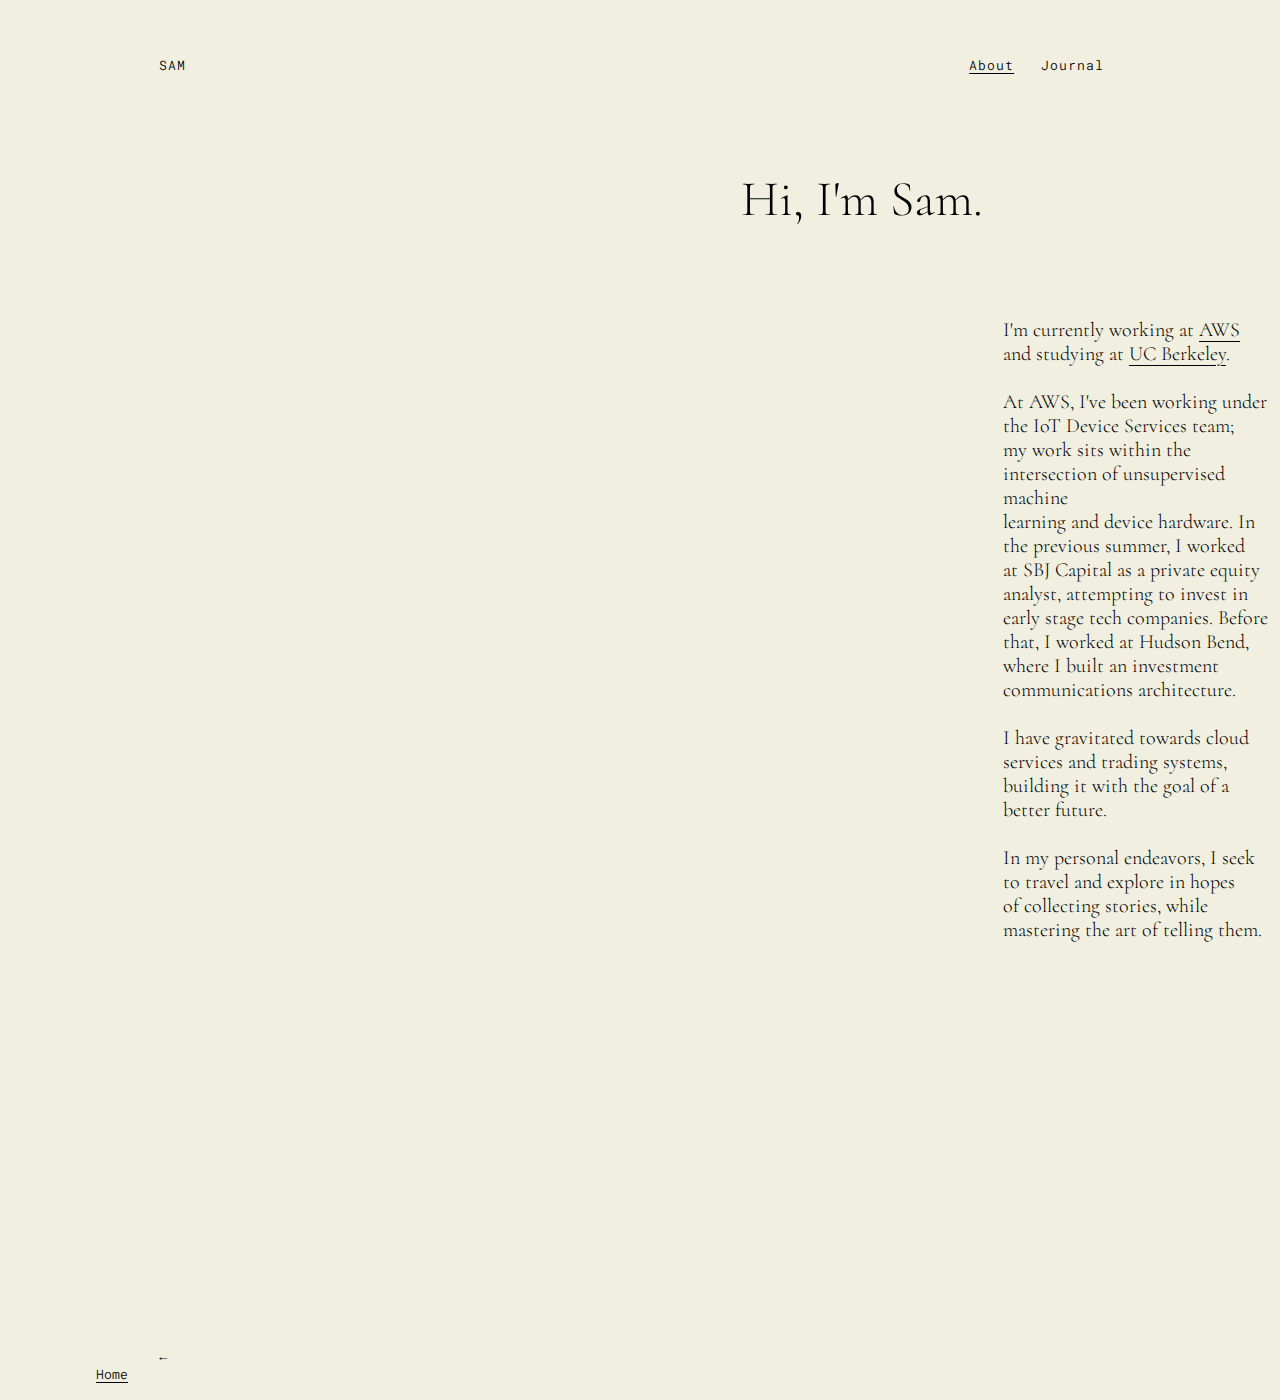
==== about.html @ 733a4bf4 "First Commit!" ====
<!DOCTYPE html>
<html lang="en">
    <style> 
        a {color: black;}
    </style>
<head>
    <meta charset="UTF-8">
    <meta name="viewport" content="width=device-width, initial-scale=1.0">
    <title>Sam Wang</title>
    <link rel="stylesheet" href="style.css">
</head>
<body>
    <h1>
        <link href="https://fonts.googleapis.com/css2?family=Roboto+Mono:wght@300;400&display=swap" rel="stylesheet">
        <a style="text-decoration:none;color:black" href="index.html">SAM</a>&emsp;&emsp;&emsp;&emsp;&emsp;&emsp;&emsp;&emsp;&emsp;&emsp;&emsp;
        &emsp;&emsp;&emsp;&emsp;&emsp;&emsp;&emsp;&emsp;&emsp;&emsp;&emsp;&emsp;&emsp;&emsp;&emsp;&emsp;&emsp;&emsp;&emsp;&emsp;&emsp;&emsp;&emsp;&emsp;
        &emsp;&emsp;&emsp;&emsp;&emsp;&emsp;&emsp;&emsp;&emsp;&emsp;&emsp;&emsp;&emsp;&emsp;&emsp;&emsp;&emsp;&emsp;&emsp;&emsp;&emsp;&emsp;&emsp;&emsp;
        &emsp;&emsp;&emsp;&emsp;&emsp;&emsp;&emsp;&emsp;&emsp;&emsp;&emsp;&emsp;&emsp;&emsp;&emsp;&emsp;&emsp;&emsp;&emsp;&emsp;&emsp;&emsp;&emsp;&emsp;
        <a style="text-decoration:underline; text-underline-position: under; color:black" href="about.html">About</a>&emsp;&emsp;
        <a style="text-decoration:none;color:black" href="journal.html">Journal</a>
    </h1>
    <h3 class="about">
        <link href="https://fonts.googleapis.com/css2?family=Cormorant:wght@300&display=swap" rel="stylesheet">
        Hi, I'm Sam.
    </h3>
    <h3 class="abody">
        I'm currently working at <a style="text-decoration:underline; text-underline-position: under; color:black; text-decoration-thickness: 1px;" 
        href="https://aws.amazon.com/free/iot/?trk=67a980b6-50f8-4a8c-b4cf-69542aae8687&sc_channel=ps&ef_id=CjwKCAjw5pShBhB_EiwAvmnNV0gQH2Wu0xRL28rTfzU-eB9mbSLBOmW9zXSjfIShvdHVlczZhssNpxoCdnwQAvD_BwE:G:s&s_kwcid=AL!4422!3!550177528235!e!!g!!aws%20iot!14865768895!125324952422">
        AWS</a> and studying at 
        <a style="text-decoration:underline; text-underline-position: under; color:black; text-decoration-thickness: 1px;" 
        href="https://www.berkeley.edu/">
        UC Berkeley</a>.<br><br>

        At AWS, I've been working under the IoT Device Services team; <br>
        my work sits within the intersection of unsupervised machine <br>
        learning and device hardware. In the previous summer, I worked <br>
        at SBJ Capital as a private equity analyst, attempting to invest in <br>
        early stage tech companies. Before that, I worked at Hudson Bend, <br>
        where I built an investment communications architecture. <br><br>

        I have gravitated towards cloud services and trading systems, <br>
        building it with the goal of a better future. <br><br>

        In my personal endeavors, I seek to travel and explore in hopes <br>
        of collecting stories, while mastering the art of telling them. <br>
    </h3>  
    <h4>
        &larr; <br>
        &emsp;&emsp;&emsp;&emsp;&emsp;&emsp;&emsp;&emsp;&emsp;&nbsp;&nbsp;<a style="text-decoration:underline; text-underline-position: under; color:black" 
        href="index.html">Home</a>  
    </h4>  
</body>
</html>
---- style.css ----
html {
    background-color:#f1efdf;
    user-select: none;
}

h1 {
    color: black;
    font-size: 13px;
    text-indent: 40mm;
    line-height: 30mm;
    font-family: 'Roboto Mono', monospace;
    font-weight: 350;
    letter-spacing: 1px;
}

h2 {
    color: black;
    font-size: 13px;
    text-indent: 40mm;
    line-height: 90mm;
    font-family: 'Roboto Mono', monospace;
    font-weight: 350;
    letter-spacing: 1.5px;
}

/* For Year Page Headers*/
h2.year {
    text-indent: 49%;
    line-height: 50mm;
}

h3 {
    color: black;
    font-size: 50px;
    text-indent: 40mm;
    margin-top: -130px;
    font-family: 'Cormorant', serif;
    font-weight: 100;
}

h3.exps {
    text-indent: 0mm;
    padding-left: 40mm;
}

/* Amazon Web Services Title */
h3.aws {
    text-indent: 32%;
    line-height: 60mm;
    font-size: 70px;
}

/* Ice Title */
h3.ice {
    text-indent: 41.5%;
    line-height: 60mm;
    font-size: 70px;
}

/* Ever Title */
h3.ever {
    text-indent: 40.5%;
    line-height: 60mm;
    font-size: 70px;
}

/* Rain Title */
h3.rain {
    text-indent: 40%;
    line-height: 60mm;
    font-size: 70px;
}

/* SBJ Capital Title */
h3.sbj {
    text-indent: 41%;
    line-height: 60mm;
    font-size: 70px;
}

/* Hudson Bend Title */
h3.hud {
    text-indent: 39%;
    line-height: 60mm;
    font-size: 70px;
}

/* About Description Title */
h3.about {
    text-indent: 58%;
    line-height: 105mm;
}

/* About Description Body */
h3.abody {
    padding-left: 995px;
    font-size: 20px;
    font-weight: 2em;
    text-indent: 0mm;
}

h4 {
    color: black;
    font-size: 13px;
    text-indent: 40mm;
    margin-top: 405px;
    font-family: 'Roboto Mono', monospace;
    font-weight: 350;
    letter-spacing: 0px;
}

/* For News Section of Recent Work Pages */
h4.news {
    text-indent: 0;
    margin-top: 0;
    padding-left: 550px;
}

h4.description {
    text-indent: 0;
    margin-top: 0;
    padding-left: 800px;
}

h5 {
    color: black;
    font-size: 70px;
    text-indent: 200mm;
    margin-top: 50px;
    font-family: 'Cormorant', serif;
    font-weight: 100;
}

h6 {
    color: black;
    font-size: 12px;
    text-indent: 120mm;
    margin-top: 0px;
    font-family: 'Roboto Mono', monospace;
    font-weight: 375;
    letter-spacing: 0.6px;
}

/* Journal Body */
h6.body {
    padding-left: 500px;
    font-weight: 2em;
    text-indent: 0mm;
}
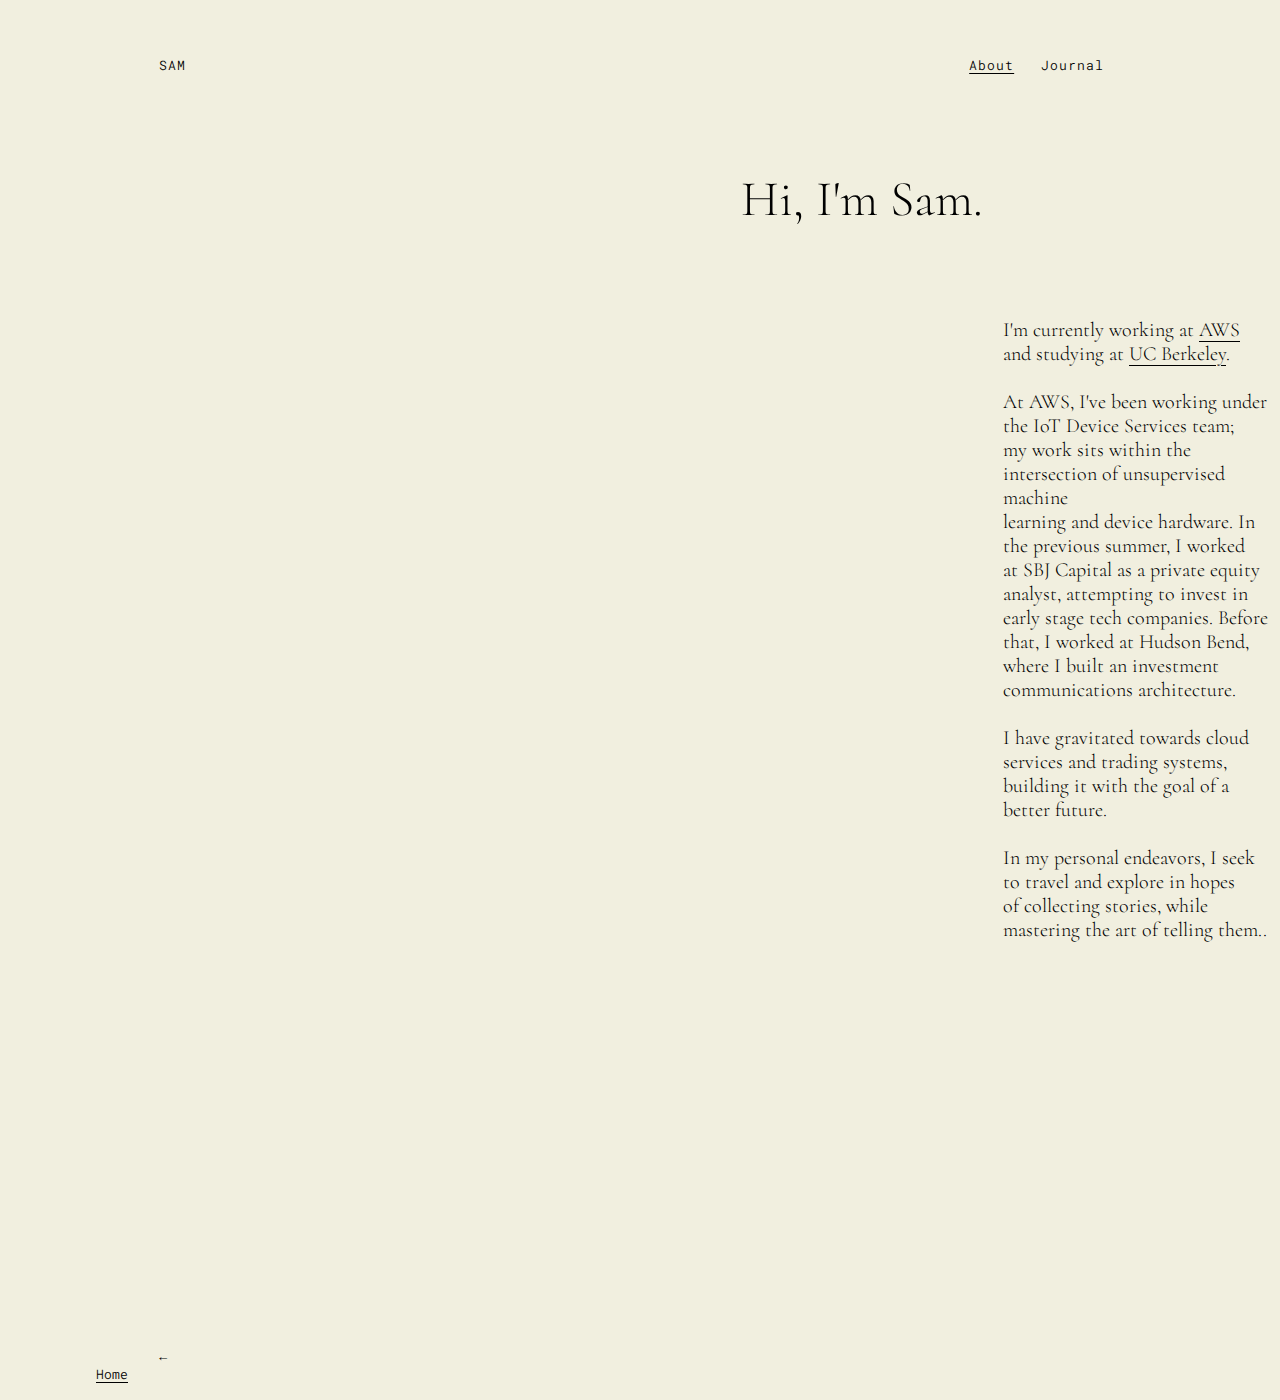
==== commit 9233f5ef: "Test Commit" ====
--- a/about.html
+++ b/about.html
@@ -42,7 +42,7 @@
         building it with the goal of a better future. <br><br>
 
         In my personal endeavors, I seek to travel and explore in hopes <br>
-        of collecting stories, while mastering the art of telling them. <br>
+        of collecting stories, while mastering the art of telling them.. <br>
     </h3>  
     <h4>
         &larr; <br>
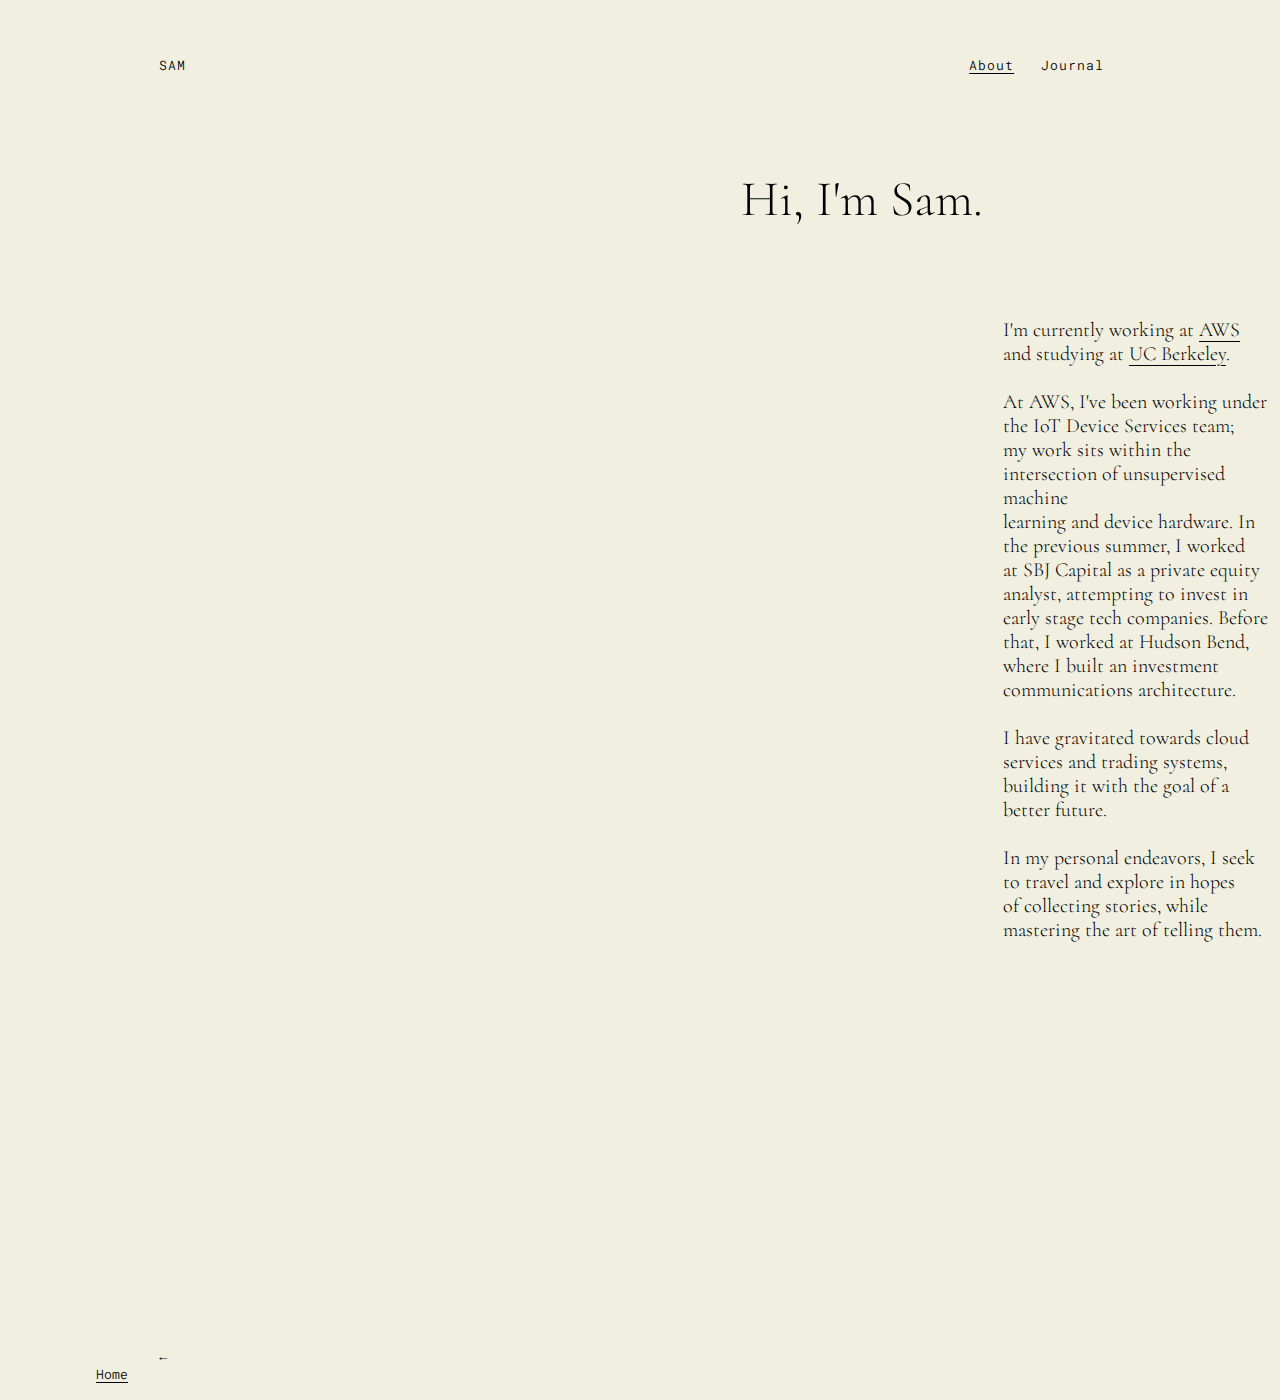
==== commit 7e9502d4: "test" ====
--- a/about.html
+++ b/about.html
@@ -42,7 +42,7 @@
         building it with the goal of a better future. <br><br>
 
         In my personal endeavors, I seek to travel and explore in hopes <br>
-        of collecting stories, while mastering the art of telling them.. <br>
+        of collecting stories, while mastering the art of telling them. <br>
     </h3>  
     <h4>
         &larr; <br>
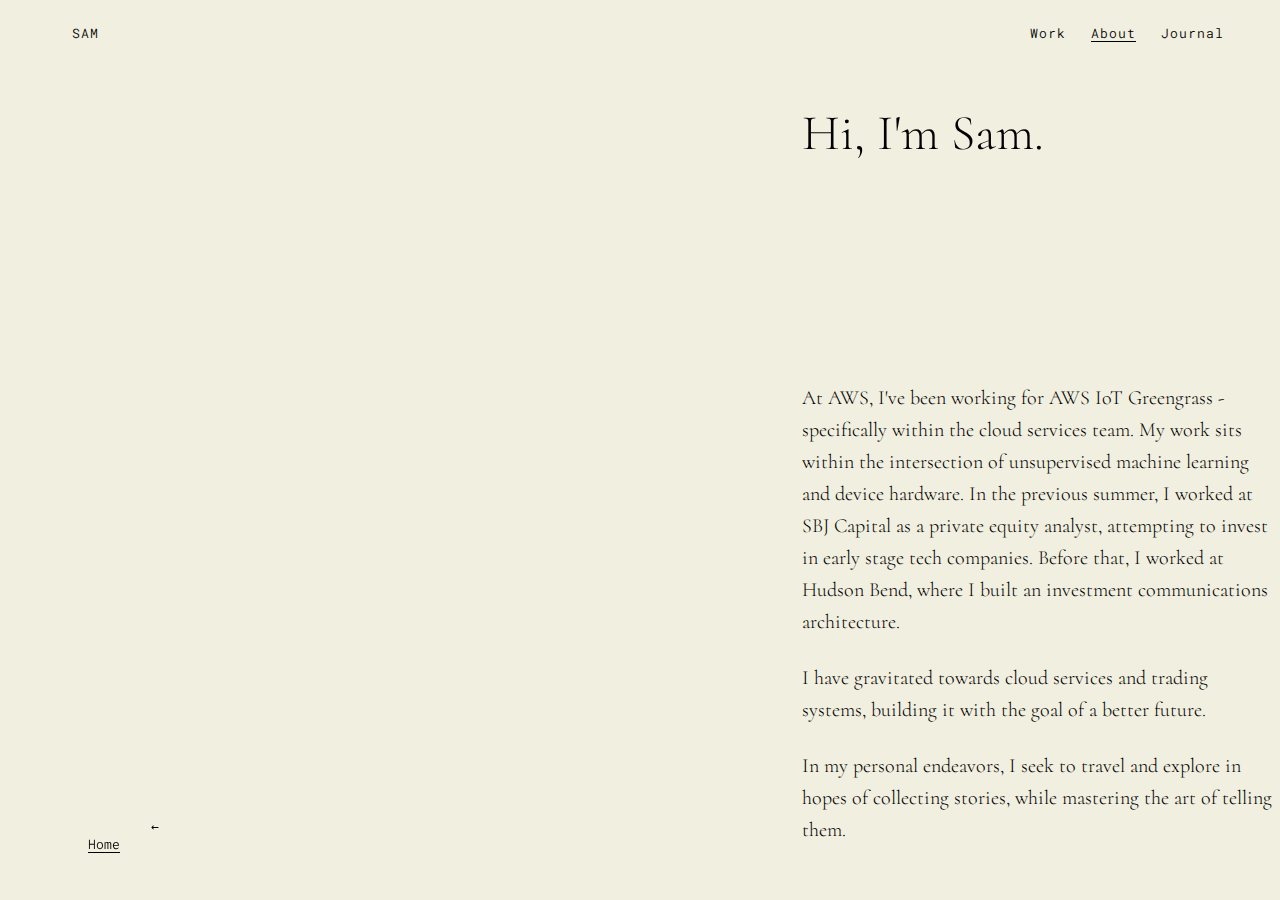
==== commit 8effb099: "Fix" ====
--- a/about.html
+++ b/about.html
@@ -4,47 +4,50 @@
         a {color: black;}
     </style>
 <head>
+    <link rel="icon" href="img/letter-s.png" type="image/png">
     <meta charset="UTF-8">
     <meta name="viewport" content="width=device-width, initial-scale=1.0">
     <title>Sam Wang</title>
+    <link href="https://fonts.googleapis.com/css2?family=Roboto+Mono:wght@300;400&display=swap" rel="stylesheet">
     <link rel="stylesheet" href="style.css">
 </head>
 <body>
     <h1>
-        <link href="https://fonts.googleapis.com/css2?family=Roboto+Mono:wght@300;400&display=swap" rel="stylesheet">
-        <a style="text-decoration:none;color:black" href="index.html">SAM</a>&emsp;&emsp;&emsp;&emsp;&emsp;&emsp;&emsp;&emsp;&emsp;&emsp;&emsp;
-        &emsp;&emsp;&emsp;&emsp;&emsp;&emsp;&emsp;&emsp;&emsp;&emsp;&emsp;&emsp;&emsp;&emsp;&emsp;&emsp;&emsp;&emsp;&emsp;&emsp;&emsp;&emsp;&emsp;&emsp;
-        &emsp;&emsp;&emsp;&emsp;&emsp;&emsp;&emsp;&emsp;&emsp;&emsp;&emsp;&emsp;&emsp;&emsp;&emsp;&emsp;&emsp;&emsp;&emsp;&emsp;&emsp;&emsp;&emsp;&emsp;
-        &emsp;&emsp;&emsp;&emsp;&emsp;&emsp;&emsp;&emsp;&emsp;&emsp;&emsp;&emsp;&emsp;&emsp;&emsp;&emsp;&emsp;&emsp;&emsp;&emsp;&emsp;&emsp;&emsp;&emsp;
-        <a style="text-decoration:underline; text-underline-position: under; color:black" href="about.html">About</a>&emsp;&emsp;
-        <a style="text-decoration:none;color:black" href="journal.html">Journal</a>
+        <div class="header-content">
+            <a href="index.html" style="text-decoration:none;color:black;">
+                <span class="name">SAM</span>
+            </a>
+            <div class="links">
+                <a style="text-decoration:none;color:black" href="index.html">Work</a>
+                <a style="text-decoration:underline; text-underline-position: under; color:black" href="about.html">About</a>
+                <a style="text-decoration:none;color:black" href="journal.html">Journal</a>
+            </div>
+        </div>
     </h1>
     <h3 class="about">
         <link href="https://fonts.googleapis.com/css2?family=Cormorant:wght@300&display=swap" rel="stylesheet">
         Hi, I'm Sam.
     </h3>
-    <h3 class="abody">
-        I'm currently working at <a style="text-decoration:underline; text-underline-position: under; color:black; text-decoration-thickness: 1px;" 
-        href="https://aws.amazon.com/free/iot/?trk=67a980b6-50f8-4a8c-b4cf-69542aae8687&sc_channel=ps&ef_id=CjwKCAjw5pShBhB_EiwAvmnNV0gQH2Wu0xRL28rTfzU-eB9mbSLBOmW9zXSjfIShvdHVlczZhssNpxoCdnwQAvD_BwE:G:s&s_kwcid=AL!4422!3!550177528235!e!!g!!aws%20iot!14865768895!125324952422">
-        AWS</a> and studying at 
-        <a style="text-decoration:underline; text-underline-position: under; color:black; text-decoration-thickness: 1px;" 
-        href="https://www.berkeley.edu/">
-        UC Berkeley</a>.<br><br>
-
-        At AWS, I've been working under the IoT Device Services team; <br>
-        my work sits within the intersection of unsupervised machine <br>
-        learning and device hardware. In the previous summer, I worked <br>
-        at SBJ Capital as a private equity analyst, attempting to invest in <br>
-        early stage tech companies. Before that, I worked at Hudson Bend, <br>
-        where I built an investment communications architecture. <br><br>
-
-        I have gravitated towards cloud services and trading systems, <br>
-        building it with the goal of a better future. <br><br>
-
-        In my personal endeavors, I seek to travel and explore in hopes <br>
-        of collecting stories, while mastering the art of telling them. <br>
-    </h3>  
-    <h4>
+    <section class="description">
+    <p>
+        At AWS, I've been working for AWS IoT Greengrass - specifically 
+        within the cloud services team. My work sits within the intersection 
+        of unsupervised machine learning and device hardware. In the previous 
+        summer, I worked at SBJ Capital as a private equity 
+        analyst, attempting to invest in early stage tech companies. 
+        Before that, I worked at Hudson Bend, where I built an investment 
+        communications architecture.
+    </p>
+    <p>
+        I have gravitated towards cloud services and trading systems, 
+        building it with the goal of a better future.
+    </p>
+    <p>
+        In my personal endeavors, I seek to travel and explore in hopes 
+        of collecting stories, while mastering the art of telling them.
+    </p>
+    </section> 
+    <h4 class="abouthome">
         &larr; <br>
         &emsp;&emsp;&emsp;&emsp;&emsp;&emsp;&emsp;&emsp;&emsp;&nbsp;&nbsp;<a style="text-decoration:underline; text-underline-position: under; color:black" 
         href="index.html">Home</a>  
--- a/style.css
+++ b/style.css
@@ -6,11 +6,30 @@
 h1 {
     color: black;
     font-size: 13px;
-    text-indent: 40mm;
-    line-height: 30mm;
+    text-indent: 5vw;
+    line-height: 3rem;
     font-family: 'Roboto Mono', monospace;
     font-weight: 350;
     letter-spacing: 1px;
+}
+
+.header-content {
+    display: flex;
+    justify-content: space-between;  /* Pushes the items to the edges */
+    align-items: center;  /* Vertically center the items */
+    width: 100%;  /* Takes the full width of the container */
+}
+
+.name {
+    font-family: 'Roboto Mono', monospace;
+}
+
+.links {
+    padding-right: 3rem;
+}
+
+.links a {
+    margin-left: 1rem;  /* Adds spacing between the links */
 }
 
 h2 {
@@ -32,20 +51,19 @@
 h3 {
     color: black;
     font-size: 50px;
-    text-indent: 40mm;
     margin-top: -130px;
     font-family: 'Cormorant', serif;
     font-weight: 100;
 }
 
 h3.exps {
-    text-indent: 0mm;
-    padding-left: 40mm;
+    width: 70%; /* Adjust based on your layout needs */
+    margin-left: 40mm; /* Positioning from the left */
 }
 
 /* Amazon Web Services Title */
 h3.aws {
-    text-indent: 32%;
+    text-indent: 34%;
     line-height: 60mm;
     font-size: 70px;
 }
@@ -87,26 +105,37 @@
 
 /* About Description Title */
 h3.about {
-    text-indent: 58%;
     line-height: 105mm;
+    padding-left: 210mm;
+    white-space: nowrap;
 }
 
-/* About Description Body */
-h3.abody {
-    padding-left: 995px;
+h3.about {
+    font-family: 'Cormorant', serif;  /* Assuming Cormorant is a serif font, you should adjust the fallback font (serif here) accordingly. */
+}
+
+.description p {
+    margin-bottom: 1.5rem; 
+    line-height: 1.6;
+    color: black;
     font-size: 20px;
-    font-weight: 2em;
-    text-indent: 0mm;
+    padding-left: 210mm;   /* This indents the entire paragraph to the right */
+    font-family: 'Cormorant', serif;
+    font-weight: 100;
 }
 
 h4 {
     color: black;
     font-size: 13px;
     text-indent: 40mm;
-    margin-top: 405px;
+    margin-top: 0px;
     font-family: 'Roboto Mono', monospace;
     font-weight: 350;
     letter-spacing: 0px;
+    position: fixed;
+    bottom: 30px;
+    left: 0;
+    right: 0;
 }
 
 /* For News Section of Recent Work Pages */
@@ -120,6 +149,10 @@
     text-indent: 0;
     margin-top: 0;
     padding-left: 800px;
+}
+
+h4.abouthome {
+    margin-top: 0px;
 }
 
 h5 {
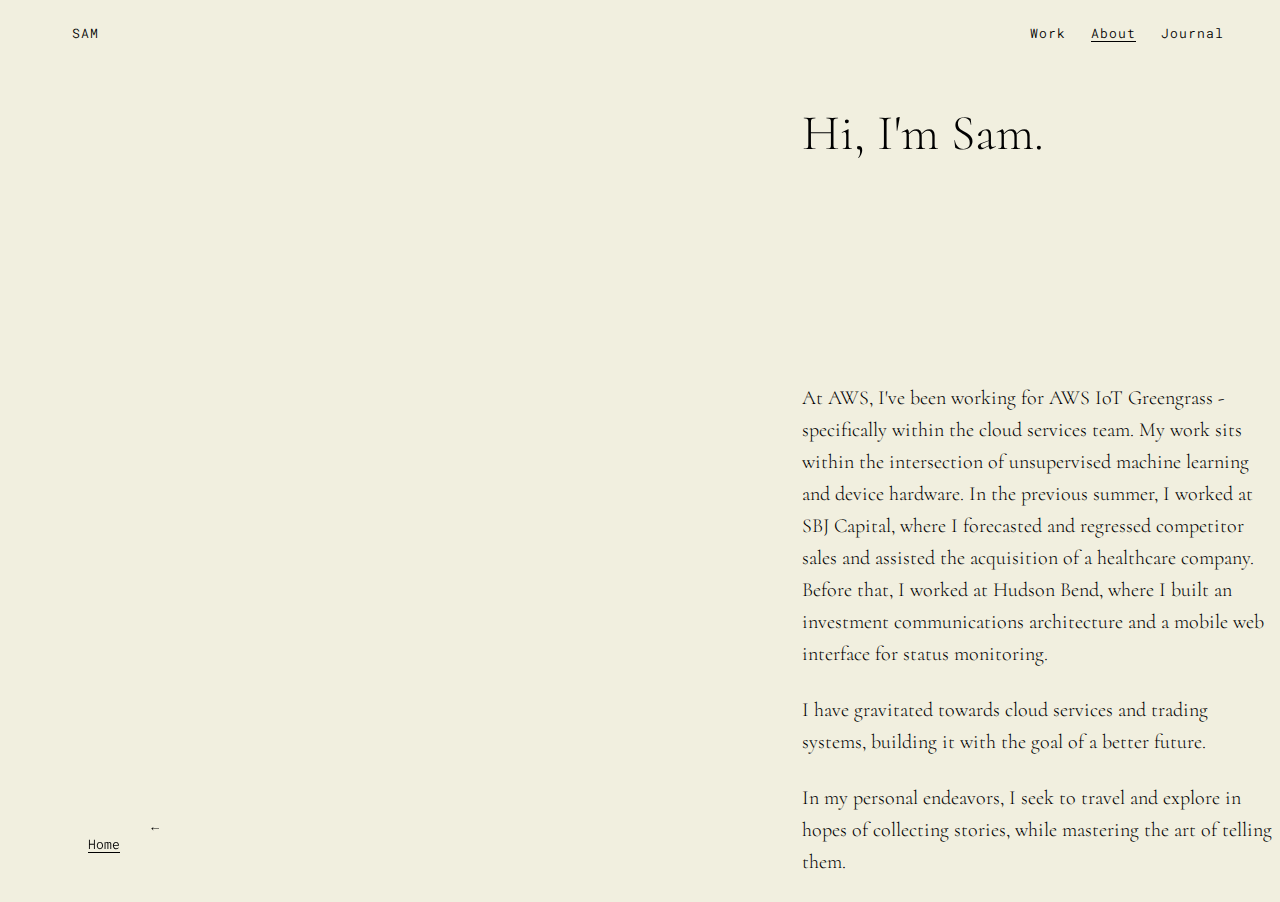
==== commit 0c888d13: "small change" ====
--- a/about.html
+++ b/about.html
@@ -33,10 +33,9 @@
         At AWS, I've been working for AWS IoT Greengrass - specifically 
         within the cloud services team. My work sits within the intersection 
         of unsupervised machine learning and device hardware. In the previous 
-        summer, I worked at SBJ Capital as a private equity 
-        analyst, attempting to invest in early stage tech companies. 
+        summer, I worked at SBJ Capital, where I forecasted and regressed competitor sales and assisted the acquisition of a healthcare company.
         Before that, I worked at Hudson Bend, where I built an investment 
-        communications architecture.
+        communications architecture and a mobile web interface for status monitoring.
     </p>
     <p>
         I have gravitated towards cloud services and trading systems, 
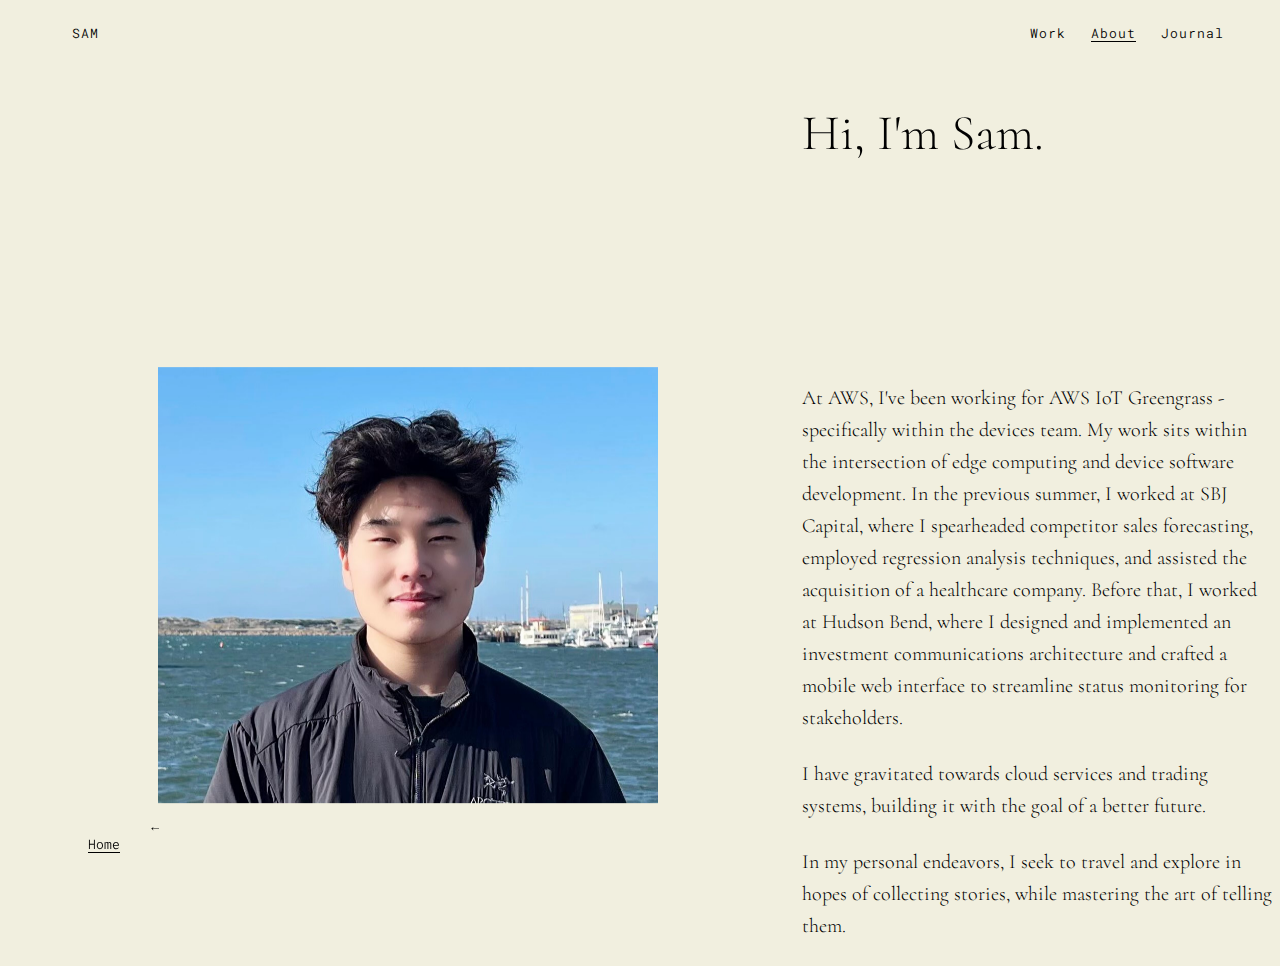
==== commit 9aa5990b: "added about pic" ====
--- a/about.html
+++ b/about.html
@@ -12,6 +12,7 @@
     <link rel="stylesheet" href="style.css">
 </head>
 <body>
+    <img src="headshot.jpg" class="left-side-image">
     <h1>
         <div class="header-content">
             <a href="index.html" style="text-decoration:none;color:black;">
@@ -31,11 +32,12 @@
     <section class="description">
     <p>
         At AWS, I've been working for AWS IoT Greengrass - specifically 
-        within the cloud services team. My work sits within the intersection 
-        of unsupervised machine learning and device hardware. In the previous 
-        summer, I worked at SBJ Capital, where I forecasted and regressed competitor sales and assisted the acquisition of a healthcare company.
-        Before that, I worked at Hudson Bend, where I built an investment 
-        communications architecture and a mobile web interface for status monitoring.
+        within the devices team. My work sits within the intersection 
+        of edge computing and device software development. In the previous summer, 
+        I worked at SBJ Capital, where I spearheaded competitor sales forecasting, 
+        employed regression analysis techniques, and assisted the acquisition of a healthcare company.
+        Before that, I worked at Hudson Bend, where I designed and implemented an investment 
+        communications architecture and crafted a mobile web interface to streamline status monitoring for stakeholders.
     </p>
     <p>
         I have gravitated towards cloud services and trading systems, 
--- a/style.css
+++ b/style.css
@@ -114,6 +114,18 @@
     font-family: 'Cormorant', serif;  /* Assuming Cormorant is a serif font, you should adjust the fallback font (serif here) accordingly. */
 }
 
+.left-side-image {
+    position: fixed;  /* This will "fix" the image to a specific position on the page */
+    left: 100;          /* This will place the image at the very left edge of the page */
+    top: 65%;         /* This will place the image's top edge halfway down the page */
+    transform: translateY(-50%);  /* This will vertically center the image */
+    max-height: 80vh; /* This ensures the image doesn't take up more than 80% of the viewport's height */
+    width: 500px;
+    height: auto;
+    margin-left: 150px;
+}
+
+
 .description p {
     margin-bottom: 1.5rem; 
     line-height: 1.6;
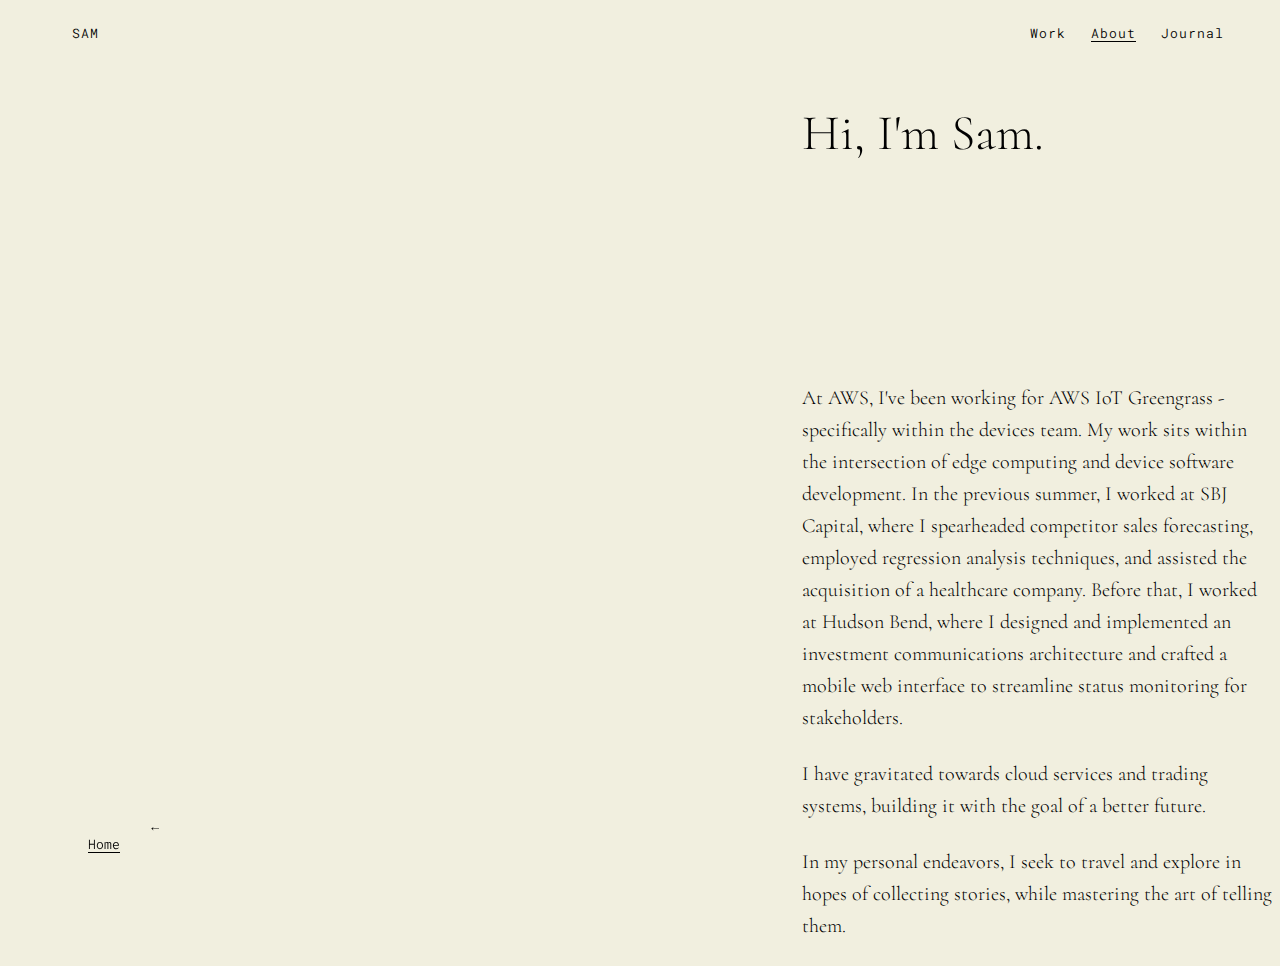
==== commit 712486fb: "add back" ====
--- a/about.html
+++ b/about.html
@@ -12,7 +12,6 @@
     <link rel="stylesheet" href="style.css">
 </head>
 <body>
-    <img src="headshot.jpg" class="left-side-image">
     <h1>
         <div class="header-content">
             <a href="index.html" style="text-decoration:none;color:black;">
--- a/style.css
+++ b/style.css
@@ -120,7 +120,7 @@
     top: 65%;         /* This will place the image's top edge halfway down the page */
     transform: translateY(-50%);  /* This will vertically center the image */
     max-height: 80vh; /* This ensures the image doesn't take up more than 80% of the viewport's height */
-    width: 500px;
+    width: 250px;
     height: auto;
     margin-left: 150px;
 }
